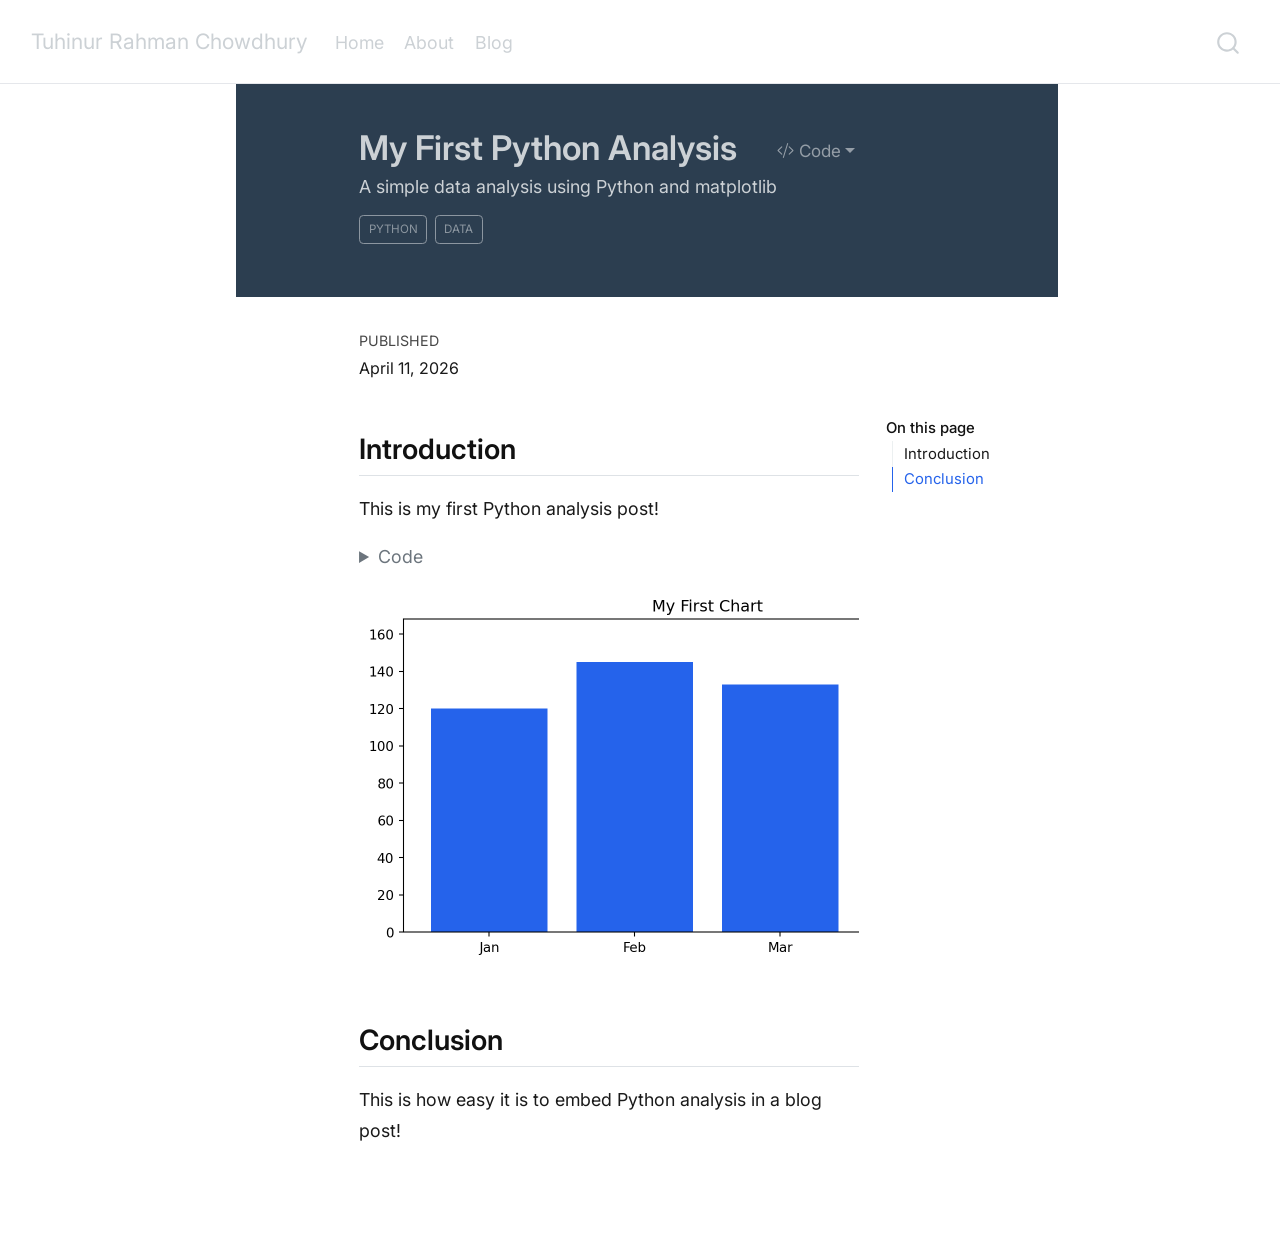
==== docs/posts/first-analysis/index.html @ 51343020 "Initial blog setup" ====
<!DOCTYPE html>
<html xmlns="http://www.w3.org/1999/xhtml" lang="en" xml:lang="en"><head>

<meta charset="utf-8">
<meta name="generator" content="quarto-1.9.37">

<meta name="viewport" content="width=device-width, initial-scale=1.0, user-scalable=yes">

<meta name="dcterms.date" content="2026-04-11">
<meta name="description" content="A simple data analysis using Python and matplotlib">

<title>My First Python Analysis – Tuhinur Rahman Chowdhury</title>
<style>
/* Default styles provided by pandoc.
** See https://pandoc.org/MANUAL.html#variables-for-html for config info.
*/
code{white-space: pre-wrap;}
span.smallcaps{font-variant: small-caps;}
div.columns{display: flex; gap: min(4vw, 1.5em);}
div.column{flex: auto; overflow-x: auto;}
div.hanging-indent{margin-left: 1.5em; text-indent: -1.5em;}
ul.task-list{list-style: none;}
ul.task-list li input[type="checkbox"] {
  width: 0.8em;
  margin: 0 0.8em 0.2em -1em; /* quarto-specific, see https://github.com/quarto-dev/quarto-cli/issues/4556 */ 
  vertical-align: middle;
}
/* CSS for syntax highlighting */
html { -webkit-text-size-adjust: 100%; }
pre > code.sourceCode { white-space: pre; position: relative; }
pre > code.sourceCode > span { display: inline-block; line-height: 1.25; }
pre > code.sourceCode > span:empty { height: 1.2em; }
.sourceCode { overflow: visible; }
code.sourceCode > span { color: inherit; text-decoration: inherit; }
div.sourceCode { margin: 1em 0; }
pre.sourceCode { margin: 0; }
@media screen {
div.sourceCode { overflow: auto; }
}
@media print {
pre > code.sourceCode { white-space: pre-wrap; }
pre > code.sourceCode > span { text-indent: -5em; padding-left: 5em; }
}
pre.numberSource code
  { counter-reset: source-line 0; }
pre.numberSource code > span
  { position: relative; left: -4em; counter-increment: source-line; }
pre.numberSource code > span > a:first-child::before
  { content: counter(source-line);
    position: relative; left: -1em; text-align: right; vertical-align: baseline;
    border: none; display: inline-block;
    -webkit-touch-callout: none; -webkit-user-select: none;
    -khtml-user-select: none; -moz-user-select: none;
    -ms-user-select: none; user-select: none;
    padding: 0 4px; width: 4em;
  }
pre.numberSource { margin-left: 3em;  padding-left: 4px; }
div.sourceCode
  {   }
@media screen {
pre > code.sourceCode > span > a:first-child::before { text-decoration: underline; }
}
</style>


<script src="../../site_libs/quarto-nav/quarto-nav.js"></script>
<script src="../../site_libs/quarto-nav/headroom.min.js"></script>
<script src="../../site_libs/clipboard/clipboard.min.js"></script>
<script src="../../site_libs/quarto-search/autocomplete.umd.js"></script>
<script src="../../site_libs/quarto-search/fuse.min.js"></script>
<script src="../../site_libs/quarto-search/quarto-search.js"></script>
<meta name="quarto:offset" content="../../">
<script src="../../site_libs/quarto-html/quarto.js" type="module"></script>
<script src="../../site_libs/quarto-html/tabsets/tabsets.js" type="module"></script>
<script src="../../site_libs/quarto-html/popper.min.js"></script>
<script src="../../site_libs/quarto-html/tippy.umd.min.js"></script>
<script src="../../site_libs/quarto-html/anchor.min.js"></script>
<link href="../../site_libs/quarto-html/tippy.css" rel="stylesheet">
<link href="../../site_libs/quarto-html/quarto-syntax-highlighting-7f8f88aac4f3542376d5c11b86a4c14d.css" rel="stylesheet" id="quarto-text-highlighting-styles">
<script src="../../site_libs/bootstrap/bootstrap.min.js"></script>
<link href="../../site_libs/bootstrap/bootstrap-icons.css" rel="stylesheet">
<link href="../../site_libs/bootstrap/bootstrap-6f3a5ec47cd1f8747ab39afd5cdec5e3.min.css" rel="stylesheet" append-hash="true" id="quarto-bootstrap" data-mode="light">
<script id="quarto-search-options" type="application/json">{
  "location": "navbar",
  "copy-button": false,
  "collapse-after": 3,
  "panel-placement": "end",
  "type": "overlay",
  "limit": 50,
  "keyboard-shortcut": [
    "f",
    "/",
    "s"
  ],
  "show-item-context": false,
  "language": {
    "search-no-results-text": "No results",
    "search-matching-documents-text": "matching documents",
    "search-copy-link-title": "Copy link to search",
    "search-hide-matches-text": "Hide additional matches",
    "search-more-match-text": "more match in this document",
    "search-more-matches-text": "more matches in this document",
    "search-clear-button-title": "Clear",
    "search-text-placeholder": "",
    "search-detached-cancel-button-title": "Cancel",
    "search-submit-button-title": "Submit",
    "search-label": "Search"
  }
}</script>


</head>

<body class="nav-fixed quarto-light">

<div id="quarto-search-results"></div>
  <header id="quarto-header" class="headroom fixed-top quarto-banner">
    <nav class="navbar navbar-expand-lg " data-bs-theme="dark">
      <div class="navbar-container container-fluid">
      <div class="navbar-brand-container mx-auto">
    <a class="navbar-brand" href="../../index.html">
    <span class="navbar-title">Tuhinur Rahman Chowdhury</span>
    </a>
  </div>
            <div id="quarto-search" class="" title="Search"></div>
          <button class="navbar-toggler" type="button" data-bs-toggle="collapse" data-bs-target="#navbarCollapse" aria-controls="navbarCollapse" role="menu" aria-expanded="false" aria-label="Toggle navigation" onclick="if (window.quartoToggleHeadroom) { window.quartoToggleHeadroom(); }">
  <span class="navbar-toggler-icon"></span>
</button>
          <div class="collapse navbar-collapse" id="navbarCollapse">
            <ul class="navbar-nav navbar-nav-scroll me-auto">
  <li class="nav-item">
    <a class="nav-link" href="../../index.html"> 
<span class="menu-text">Home</span></a>
  </li>  
  <li class="nav-item">
    <a class="nav-link" href="../../about.html"> 
<span class="menu-text">About</span></a>
  </li>  
  <li class="nav-item">
    <a class="nav-link" href="../../blog.html"> 
<span class="menu-text">Blog</span></a>
  </li>  
</ul>
          </div> <!-- /navcollapse -->
            <div class="quarto-navbar-tools">
</div>
      </div> <!-- /container-fluid -->
    </nav>
</header>
<!-- content -->
<header id="title-block-header" class="quarto-title-block default page-columns page-full">
  <div class="quarto-title-banner page-columns page-full">
    <div class="quarto-title column-body">
      <div class="quarto-title-block"><div><h1 class="title">My First Python Analysis</h1><button type="button" class="btn code-tools-button dropdown-toggle" id="quarto-code-tools-menu" data-bs-toggle="dropdown" aria-expanded="false"><i class="bi"></i> Code</button><ul class="dropdown-menu dropdown-menu-end" aria-labelelledby="quarto-code-tools-menu"><li><a id="quarto-show-all-code" class="dropdown-item" href="javascript:void(0)" role="button">Show All Code</a></li><li><a id="quarto-hide-all-code" class="dropdown-item" href="javascript:void(0)" role="button">Hide All Code</a></li><li><hr class="dropdown-divider"></li><li><a id="quarto-view-source" class="dropdown-item" href="javascript:void(0)" role="button">View Source</a></li></ul></div></div>
                  <div>
        <div class="description">
          A simple data analysis using Python and matplotlib
        </div>
      </div>
                          <div class="quarto-categories">
                <div class="quarto-category">python</div>
                <div class="quarto-category">data</div>
              </div>
                  </div>
  </div>
    
  
  <div class="quarto-title-meta">

      
      <div>
      <div class="quarto-title-meta-heading">Published</div>
      <div class="quarto-title-meta-contents">
        <p class="date">April 11, 2026</p>
      </div>
    </div>
    
      
    </div>
    
  
  </header><div id="quarto-content" class="quarto-container page-columns page-rows-contents page-layout-article page-navbar">
<!-- sidebar -->
<!-- margin-sidebar -->
    <div id="quarto-margin-sidebar" class="sidebar margin-sidebar">
        <nav id="TOC" role="doc-toc" class="toc-active">
    <h2 id="toc-title">On this page</h2>
   
  <ul>
  <li><a href="#introduction" id="toc-introduction" class="nav-link active" data-scroll-target="#introduction">Introduction</a></li>
  <li><a href="#conclusion" id="toc-conclusion" class="nav-link" data-scroll-target="#conclusion">Conclusion</a></li>
  </ul>
</nav>
    </div>
<!-- main -->
<main class="content quarto-banner-title-block" id="quarto-document-content">





<section id="introduction" class="level2">
<h2 class="anchored" data-anchor-id="introduction">Introduction</h2>
<p>This is my first Python analysis post!</p>
<div id="552dde49" class="cell" data-execution_count="1">
<details class="code-fold">
<summary>Code</summary>
<div class="code-copy-outer-scaffold"><div class="sourceCode cell-code" id="cb1"><pre class="sourceCode python code-with-copy"><code class="sourceCode python"><span id="cb1-1"><a href="#cb1-1" aria-hidden="true" tabindex="-1"></a><span class="im">import</span> matplotlib.pyplot <span class="im">as</span> plt</span>
<span id="cb1-2"><a href="#cb1-2" aria-hidden="true" tabindex="-1"></a><span class="im">import</span> pandas <span class="im">as</span> pd</span>
<span id="cb1-3"><a href="#cb1-3" aria-hidden="true" tabindex="-1"></a></span>
<span id="cb1-4"><a href="#cb1-4" aria-hidden="true" tabindex="-1"></a>data <span class="op">=</span> {<span class="st">"Month"</span>: [<span class="st">"Jan"</span>,<span class="st">"Feb"</span>,<span class="st">"Mar"</span>,<span class="st">"Apr"</span>], </span>
<span id="cb1-5"><a href="#cb1-5" aria-hidden="true" tabindex="-1"></a>        <span class="st">"Value"</span>: [<span class="dv">120</span>, <span class="dv">145</span>, <span class="dv">133</span>, <span class="dv">160</span>]}</span>
<span id="cb1-6"><a href="#cb1-6" aria-hidden="true" tabindex="-1"></a>df <span class="op">=</span> pd.DataFrame(data)</span>
<span id="cb1-7"><a href="#cb1-7" aria-hidden="true" tabindex="-1"></a></span>
<span id="cb1-8"><a href="#cb1-8" aria-hidden="true" tabindex="-1"></a>fig, ax <span class="op">=</span> plt.subplots(figsize<span class="op">=</span>(<span class="dv">7</span>, <span class="dv">4</span>))</span>
<span id="cb1-9"><a href="#cb1-9" aria-hidden="true" tabindex="-1"></a>ax.bar(df[<span class="st">"Month"</span>], df[<span class="st">"Value"</span>], color<span class="op">=</span><span class="st">"#2563eb"</span>)</span>
<span id="cb1-10"><a href="#cb1-10" aria-hidden="true" tabindex="-1"></a>ax.set_title(<span class="st">"My First Chart"</span>)</span>
<span id="cb1-11"><a href="#cb1-11" aria-hidden="true" tabindex="-1"></a>plt.tight_layout()</span>
<span id="cb1-12"><a href="#cb1-12" aria-hidden="true" tabindex="-1"></a>plt.show()</span></code></pre></div><button title="Copy to Clipboard" class="code-copy-button"><i class="bi"></i></button></div>
</details>
<div class="cell-output cell-output-display">
<div>
<figure class="figure">
<p><img src="index_files/figure-html/cell-2-output-1.png" width="662" height="374" class="figure-img"></p>
</figure>
</div>
</div>
</div>
</section>
<section id="conclusion" class="level2">
<h2 class="anchored" data-anchor-id="conclusion">Conclusion</h2>
<p>This is how easy it is to embed Python analysis in a blog post!</p>


<!-- -->

</section>

</main> <!-- /main -->
<script id="quarto-html-after-body" type="application/javascript">
  window.document.addEventListener("DOMContentLoaded", function (event) {
    const icon = "";
    const anchorJS = new window.AnchorJS();
    anchorJS.options = {
      placement: 'right',
      icon: icon
    };
    anchorJS.add('.anchored');
    const isCodeAnnotation = (el) => {
      for (const clz of el.classList) {
        if (clz.startsWith('code-annotation-')) {                     
          return true;
        }
      }
      return false;
    }
    const onCopySuccess = function(e) {
      // button target
      const button = e.trigger;
      // don't keep focus
      button.blur();
      // flash "checked"
      button.classList.add('code-copy-button-checked');
      var currentTitle = button.getAttribute("title");
      button.setAttribute("title", "Copied!");
      let tooltip;
      if (window.bootstrap) {
        button.setAttribute("data-bs-toggle", "tooltip");
        button.setAttribute("data-bs-placement", "left");
        button.setAttribute("data-bs-title", "Copied!");
        tooltip = new bootstrap.Tooltip(button, 
          { trigger: "manual", 
            customClass: "code-copy-button-tooltip",
            offset: [0, -8]});
        tooltip.show();    
      }
      setTimeout(function() {
        if (tooltip) {
          tooltip.hide();
          button.removeAttribute("data-bs-title");
          button.removeAttribute("data-bs-toggle");
          button.removeAttribute("data-bs-placement");
        }
        button.setAttribute("title", currentTitle);
        button.classList.remove('code-copy-button-checked');
      }, 1000);
      // clear code selection
      e.clearSelection();
    }
    const getTextToCopy = function(trigger) {
      const outerScaffold = trigger.parentElement.cloneNode(true);
      const codeEl = outerScaffold.querySelector('code');
      for (const childEl of codeEl.children) {
        if (isCodeAnnotation(childEl)) {
          childEl.remove();
        }
      }
      return codeEl.innerText;
    }
    const clipboard = new window.ClipboardJS('.code-copy-button:not([data-in-quarto-modal])', {
      text: getTextToCopy
    });
    clipboard.on('success', onCopySuccess);
    if (window.document.getElementById('quarto-embedded-source-code-modal')) {
      const clipboardModal = new window.ClipboardJS('.code-copy-button[data-in-quarto-modal]', {
        text: getTextToCopy,
        container: window.document.getElementById('quarto-embedded-source-code-modal')
      });
      clipboardModal.on('success', onCopySuccess);
    }
    const viewSource = window.document.getElementById('quarto-view-source') ||
                       window.document.getElementById('quarto-code-tools-source');
    if (viewSource) {
      const sourceUrl = viewSource.getAttribute("data-quarto-source-url");
      viewSource.addEventListener("click", function(e) {
        if (sourceUrl) {
          // rstudio viewer pane
          if (/\bcapabilities=\b/.test(window.location)) {
            window.open(sourceUrl);
          } else {
            window.location.href = sourceUrl;
          }
        } else {
          const modal = new bootstrap.Modal(document.getElementById('quarto-embedded-source-code-modal'));
          modal.show();
        }
        return false;
      });
    }
    function toggleCodeHandler(show) {
      return function(e) {
        const detailsSrc = window.document.querySelectorAll(".cell > details > .sourceCode");
        for (let i=0; i<detailsSrc.length; i++) {
          const details = detailsSrc[i].parentElement;
          if (show) {
            details.open = true;
          } else {
            details.removeAttribute("open");
          }
        }
        const cellCodeDivs = window.document.querySelectorAll(".cell > .sourceCode");
        const fromCls = show ? "hidden" : "unhidden";
        const toCls = show ? "unhidden" : "hidden";
        for (let i=0; i<cellCodeDivs.length; i++) {
          const codeDiv = cellCodeDivs[i];
          if (codeDiv.classList.contains(fromCls)) {
            codeDiv.classList.remove(fromCls);
            codeDiv.classList.add(toCls);
          } 
        }
        return false;
      }
    }
    const hideAllCode = window.document.getElementById("quarto-hide-all-code");
    if (hideAllCode) {
      hideAllCode.addEventListener("click", toggleCodeHandler(false));
    }
    const showAllCode = window.document.getElementById("quarto-show-all-code");
    if (showAllCode) {
      showAllCode.addEventListener("click", toggleCodeHandler(true));
    }
      var localhostRegex = new RegExp(/^(?:http|https):\/\/localhost\:?[0-9]*\//);
      var mailtoRegex = new RegExp(/^mailto:/);
        var filterRegex = new RegExp('/' + window.location.host + '/');
      var isInternal = (href) => {
          return filterRegex.test(href) || localhostRegex.test(href) || mailtoRegex.test(href);
      }
      // Inspect non-navigation links and adorn them if external
     var links = window.document.querySelectorAll('a[href]:not(.nav-link):not(.navbar-brand):not(.toc-action):not(.sidebar-link):not(.sidebar-item-toggle):not(.pagination-link):not(.no-external):not([aria-hidden]):not(.dropdown-item):not(.quarto-navigation-tool):not(.about-link)');
      for (var i=0; i<links.length; i++) {
        const link = links[i];
        if (!isInternal(link.href)) {
          // undo the damage that might have been done by quarto-nav.js in the case of
          // links that we want to consider external
          if (link.dataset.originalHref !== undefined) {
            link.href = link.dataset.originalHref;
          }
        }
      }
    function tippyHover(el, contentFn, onTriggerFn, onUntriggerFn) {
      const config = {
        allowHTML: true,
        maxWidth: 500,
        delay: 100,
        arrow: false,
        appendTo: function(el) {
            return el.parentElement;
        },
        interactive: true,
        interactiveBorder: 10,
        theme: 'quarto',
        placement: 'bottom-start',
      };
      if (contentFn) {
        config.content = contentFn;
      }
      if (onTriggerFn) {
        config.onTrigger = onTriggerFn;
      }
      if (onUntriggerFn) {
        config.onUntrigger = onUntriggerFn;
      }
      window.tippy(el, config); 
    }
    const noterefs = window.document.querySelectorAll('a[role="doc-noteref"]');
    for (var i=0; i<noterefs.length; i++) {
      const ref = noterefs[i];
      tippyHover(ref, function() {
        // use id or data attribute instead here
        let href = ref.getAttribute('data-footnote-href') || ref.getAttribute('href');
        try { href = new URL(href).hash; } catch {}
        const id = href.replace(/^#\/?/, "");
        const note = window.document.getElementById(id);
        if (note) {
          return note.innerHTML;
        } else {
          return "";
        }
      });
    }
    const xrefs = window.document.querySelectorAll('a.quarto-xref');
    const processXRef = (id, note) => {
      // Strip column container classes
      const stripColumnClz = (el) => {
        el.classList.remove("page-full", "page-columns");
        if (el.children) {
          for (const child of el.children) {
            stripColumnClz(child);
          }
        }
      }
      stripColumnClz(note)
      if (id === null || id.startsWith('sec-')) {
        // Special case sections, only their first couple elements
        const container = document.createElement("div");
        if (note.children && note.children.length > 2) {
          container.appendChild(note.children[0].cloneNode(true));
          for (let i = 1; i < note.children.length; i++) {
            const child = note.children[i];
            if (child.tagName === "P" && child.innerText === "") {
              continue;
            } else {
              container.appendChild(child.cloneNode(true));
              break;
            }
          }
          if (window.Quarto?.typesetMath) {
            window.Quarto.typesetMath(container);
          }
          return container.innerHTML
        } else {
          if (window.Quarto?.typesetMath) {
            window.Quarto.typesetMath(note);
          }
          return note.innerHTML;
        }
      } else {
        // Remove any anchor links if they are present
        const anchorLink = note.querySelector('a.anchorjs-link');
        if (anchorLink) {
          anchorLink.remove();
        }
        if (window.Quarto?.typesetMath) {
          window.Quarto.typesetMath(note);
        }
        if (note.classList.contains("callout")) {
          return note.outerHTML;
        } else {
          return note.innerHTML;
        }
      }
    }
    for (var i=0; i<xrefs.length; i++) {
      const xref = xrefs[i];
      tippyHover(xref, undefined, function(instance) {
        instance.disable();
        let url = xref.getAttribute('href');
        let hash = undefined; 
        if (url.startsWith('#')) {
          hash = url;
        } else {
          try { hash = new URL(url).hash; } catch {}
        }
        if (hash) {
          const id = hash.replace(/^#\/?/, "");
          const note = window.document.getElementById(id);
          if (note !== null) {
            try {
              const html = processXRef(id, note.cloneNode(true));
              instance.setContent(html);
            } finally {
              instance.enable();
              instance.show();
            }
          } else {
            // See if we can fetch this
            fetch(url.split('#')[0])
            .then(res => res.text())
            .then(html => {
              const parser = new DOMParser();
              const htmlDoc = parser.parseFromString(html, "text/html");
              const note = htmlDoc.getElementById(id);
              if (note !== null) {
                const html = processXRef(id, note);
                instance.setContent(html);
              } 
            }).finally(() => {
              instance.enable();
              instance.show();
            });
          }
        } else {
          // See if we can fetch a full url (with no hash to target)
          // This is a special case and we should probably do some content thinning / targeting
          fetch(url)
          .then(res => res.text())
          .then(html => {
            const parser = new DOMParser();
            const htmlDoc = parser.parseFromString(html, "text/html");
            const note = htmlDoc.querySelector('main.content');
            if (note !== null) {
              // This should only happen for chapter cross references
              // (since there is no id in the URL)
              // remove the first header
              if (note.children.length > 0 && note.children[0].tagName === "HEADER") {
                note.children[0].remove();
              }
              const html = processXRef(null, note);
              instance.setContent(html);
            } 
          }).finally(() => {
            instance.enable();
            instance.show();
          });
        }
      }, function(instance) {
      });
    }
        let selectedAnnoteEl;
        const selectorForAnnotation = ( cell, annotation) => {
          let cellAttr = 'data-code-cell="' + cell + '"';
          let lineAttr = 'data-code-annotation="' +  annotation + '"';
          const selector = 'span[' + cellAttr + '][' + lineAttr + ']';
          return selector;
        }
        const selectCodeLines = (annoteEl) => {
          const doc = window.document;
          const targetCell = annoteEl.getAttribute("data-target-cell");
          const targetAnnotation = annoteEl.getAttribute("data-target-annotation");
          const annoteSpan = window.document.querySelector(selectorForAnnotation(targetCell, targetAnnotation));
          const lines = annoteSpan.getAttribute("data-code-lines").split(",");
          const lineIds = lines.map((line) => {
            return targetCell + "-" + line;
          })
          let top = null;
          let height = null;
          let parent = null;
          if (lineIds.length > 0) {
              //compute the position of the single el (top and bottom and make a div)
              const el = window.document.getElementById(lineIds[0]);
              top = el.offsetTop;
              height = el.offsetHeight;
              parent = el.parentElement.parentElement;
            if (lineIds.length > 1) {
              const lastEl = window.document.getElementById(lineIds[lineIds.length - 1]);
              const bottom = lastEl.offsetTop + lastEl.offsetHeight;
              height = bottom - top;
            }
            if (top !== null && height !== null && parent !== null) {
              // cook up a div (if necessary) and position it 
              let div = window.document.getElementById("code-annotation-line-highlight");
              if (div === null) {
                div = window.document.createElement("div");
                div.setAttribute("id", "code-annotation-line-highlight");
                div.style.position = 'absolute';
                parent.appendChild(div);
              }
              div.style.top = top - 2 + "px";
              div.style.height = height + 4 + "px";
              div.style.left = 0;
              let gutterDiv = window.document.getElementById("code-annotation-line-highlight-gutter");
              if (gutterDiv === null) {
                gutterDiv = window.document.createElement("div");
                gutterDiv.setAttribute("id", "code-annotation-line-highlight-gutter");
                gutterDiv.style.position = 'absolute';
                const codeCell = window.document.getElementById(targetCell);
                const gutter = codeCell.querySelector('.code-annotation-gutter');
                gutter.appendChild(gutterDiv);
              }
              gutterDiv.style.top = top - 2 + "px";
              gutterDiv.style.height = height + 4 + "px";
            }
            selectedAnnoteEl = annoteEl;
          }
        };
        const unselectCodeLines = () => {
          const elementsIds = ["code-annotation-line-highlight", "code-annotation-line-highlight-gutter"];
          elementsIds.forEach((elId) => {
            const div = window.document.getElementById(elId);
            if (div) {
              div.remove();
            }
          });
          selectedAnnoteEl = undefined;
        };
          // Handle positioning of the toggle
      window.addEventListener(
        "resize",
        throttle(() => {
          elRect = undefined;
          if (selectedAnnoteEl) {
            selectCodeLines(selectedAnnoteEl);
          }
        }, 10)
      );
      function throttle(fn, ms) {
      let throttle = false;
      let timer;
        return (...args) => {
          if(!throttle) { // first call gets through
              fn.apply(this, args);
              throttle = true;
          } else { // all the others get throttled
              if(timer) clearTimeout(timer); // cancel #2
              timer = setTimeout(() => {
                fn.apply(this, args);
                timer = throttle = false;
              }, ms);
          }
        };
      }
        // Attach click handler to the DT
        const annoteDls = window.document.querySelectorAll('dt[data-target-cell]');
        for (const annoteDlNode of annoteDls) {
          annoteDlNode.addEventListener('click', (event) => {
            const clickedEl = event.target;
            if (clickedEl !== selectedAnnoteEl) {
              unselectCodeLines();
              const activeEl = window.document.querySelector('dt[data-target-cell].code-annotation-active');
              if (activeEl) {
                activeEl.classList.remove('code-annotation-active');
              }
              selectCodeLines(clickedEl);
              clickedEl.classList.add('code-annotation-active');
            } else {
              // Unselect the line
              unselectCodeLines();
              clickedEl.classList.remove('code-annotation-active');
            }
          });
        }
    const findCites = (el) => {
      const parentEl = el.parentElement;
      if (parentEl) {
        const cites = parentEl.dataset.cites;
        if (cites) {
          return {
            el,
            cites: cites.split(' ')
          };
        } else {
          return findCites(el.parentElement)
        }
      } else {
        return undefined;
      }
    };
    var bibliorefs = window.document.querySelectorAll('a[role="doc-biblioref"]');
    for (var i=0; i<bibliorefs.length; i++) {
      const ref = bibliorefs[i];
      const citeInfo = findCites(ref);
      if (citeInfo) {
        tippyHover(citeInfo.el, function() {
          var popup = window.document.createElement('div');
          citeInfo.cites.forEach(function(cite) {
            var citeDiv = window.document.createElement('div');
            citeDiv.classList.add('hanging-indent');
            citeDiv.classList.add('csl-entry');
            var biblioDiv = window.document.getElementById('ref-' + cite);
            if (biblioDiv) {
              citeDiv.innerHTML = biblioDiv.innerHTML;
            }
            popup.appendChild(citeDiv);
          });
          return popup.innerHTML;
        });
      }
    }
  });
  </script><div class="modal fade" id="quarto-embedded-source-code-modal" tabindex="-1" aria-labelledby="quarto-embedded-source-code-modal-label" aria-hidden="true"><div class="modal-dialog modal-dialog-scrollable"><div class="modal-content"><div class="modal-header"><h5 class="modal-title" id="quarto-embedded-source-code-modal-label">Source Code</h5><button class="btn-close" data-bs-dismiss="modal"></button></div><div class="modal-body"><div class="">
<div class="code-copy-outer-scaffold"><div class="sourceCode" id="cb2" data-shortcodes="false"><pre class="sourceCode markdown code-with-copy"><code class="sourceCode markdown"><span id="cb2-1"><a href="#cb2-1" aria-hidden="true" tabindex="-1"></a><span class="co">---</span></span>
<span id="cb2-2"><a href="#cb2-2" aria-hidden="true" tabindex="-1"></a><span class="an">title:</span><span class="co"> "My First Python Analysis"</span></span>
<span id="cb2-3"><a href="#cb2-3" aria-hidden="true" tabindex="-1"></a><span class="an">date:</span><span class="co"> "2026-04-11"</span></span>
<span id="cb2-4"><a href="#cb2-4" aria-hidden="true" tabindex="-1"></a><span class="an">categories:</span><span class="co"> [python, data]</span></span>
<span id="cb2-5"><a href="#cb2-5" aria-hidden="true" tabindex="-1"></a><span class="an">description:</span><span class="co"> "A simple data analysis using Python and matplotlib"</span></span>
<span id="cb2-6"><a href="#cb2-6" aria-hidden="true" tabindex="-1"></a><span class="co">---</span></span>
<span id="cb2-7"><a href="#cb2-7" aria-hidden="true" tabindex="-1"></a></span>
<span id="cb2-8"><a href="#cb2-8" aria-hidden="true" tabindex="-1"></a><span class="fu">## Introduction</span></span>
<span id="cb2-9"><a href="#cb2-9" aria-hidden="true" tabindex="-1"></a></span>
<span id="cb2-10"><a href="#cb2-10" aria-hidden="true" tabindex="-1"></a>This is my first Python analysis post!</span>
<span id="cb2-11"><a href="#cb2-11" aria-hidden="true" tabindex="-1"></a></span>
<span id="cb2-14"><a href="#cb2-14" aria-hidden="true" tabindex="-1"></a><span class="in">```{python}</span></span>
<span id="cb2-15"><a href="#cb2-15" aria-hidden="true" tabindex="-1"></a><span class="im">import</span> matplotlib.pyplot <span class="im">as</span> plt</span>
<span id="cb2-16"><a href="#cb2-16" aria-hidden="true" tabindex="-1"></a><span class="im">import</span> pandas <span class="im">as</span> pd</span>
<span id="cb2-17"><a href="#cb2-17" aria-hidden="true" tabindex="-1"></a></span>
<span id="cb2-18"><a href="#cb2-18" aria-hidden="true" tabindex="-1"></a>data <span class="op">=</span> {<span class="st">"Month"</span>: [<span class="st">"Jan"</span>,<span class="st">"Feb"</span>,<span class="st">"Mar"</span>,<span class="st">"Apr"</span>], </span>
<span id="cb2-19"><a href="#cb2-19" aria-hidden="true" tabindex="-1"></a>        <span class="st">"Value"</span>: [<span class="dv">120</span>, <span class="dv">145</span>, <span class="dv">133</span>, <span class="dv">160</span>]}</span>
<span id="cb2-20"><a href="#cb2-20" aria-hidden="true" tabindex="-1"></a>df <span class="op">=</span> pd.DataFrame(data)</span>
<span id="cb2-21"><a href="#cb2-21" aria-hidden="true" tabindex="-1"></a></span>
<span id="cb2-22"><a href="#cb2-22" aria-hidden="true" tabindex="-1"></a>fig, ax <span class="op">=</span> plt.subplots(figsize<span class="op">=</span>(<span class="dv">7</span>, <span class="dv">4</span>))</span>
<span id="cb2-23"><a href="#cb2-23" aria-hidden="true" tabindex="-1"></a>ax.bar(df[<span class="st">"Month"</span>], df[<span class="st">"Value"</span>], color<span class="op">=</span><span class="st">"#2563eb"</span>)</span>
<span id="cb2-24"><a href="#cb2-24" aria-hidden="true" tabindex="-1"></a>ax.set_title(<span class="st">"My First Chart"</span>)</span>
<span id="cb2-25"><a href="#cb2-25" aria-hidden="true" tabindex="-1"></a>plt.tight_layout()</span>
<span id="cb2-26"><a href="#cb2-26" aria-hidden="true" tabindex="-1"></a>plt.show()</span>
<span id="cb2-27"><a href="#cb2-27" aria-hidden="true" tabindex="-1"></a><span class="in">```</span></span>
<span id="cb2-28"><a href="#cb2-28" aria-hidden="true" tabindex="-1"></a></span>
<span id="cb2-29"><a href="#cb2-29" aria-hidden="true" tabindex="-1"></a><span class="fu">## Conclusion</span></span>
<span id="cb2-30"><a href="#cb2-30" aria-hidden="true" tabindex="-1"></a></span>
<span id="cb2-31"><a href="#cb2-31" aria-hidden="true" tabindex="-1"></a>This is how easy it is to embed Python analysis in a blog post!</span>
</code></pre></div><button title="Copy to Clipboard" class="code-copy-button" data-in-quarto-modal=""><i class="bi"></i></button></div>
</div></div></div></div></div>
</div> <!-- /content -->




</body></html>
---- docs/site_libs/quarto-html/tippy.css ----
.tippy-box[data-animation=fade][data-state=hidden]{opacity:0}[data-tippy-root]{max-width:calc(100vw - 10px)}.tippy-box{position:relative;background-color:#333;color:#fff;border-radius:4px;font-size:14px;line-height:1.4;white-space:normal;outline:0;transition-property:transform,visibility,opacity}.tippy-box[data-placement^=top]>.tippy-arrow{bottom:0}.tippy-box[data-placement^=top]>.tippy-arrow:before{bottom:-7px;left:0;border-width:8px 8px 0;border-top-color:initial;transform-origin:center top}.tippy-box[data-placement^=bottom]>.tippy-arrow{top:0}.tippy-box[data-placement^=bottom]>.tippy-arrow:before{top:-7px;left:0;border-width:0 8px 8px;border-bottom-color:initial;transform-origin:center bottom}.tippy-box[data-placement^=left]>.tippy-arrow{right:0}.tippy-box[data-placement^=left]>.tippy-arrow:before{border-width:8px 0 8px 8px;border-left-color:initial;right:-7px;transform-origin:center left}.tippy-box[data-placement^=right]>.tippy-arrow{left:0}.tippy-box[data-placement^=right]>.tippy-arrow:before{left:-7px;border-width:8px 8px 8px 0;border-right-color:initial;transform-origin:center right}.tippy-box[data-inertia][data-state=visible]{transition-timing-function:cubic-bezier(.54,1.5,.38,1.11)}.tippy-arrow{width:16px;height:16px;color:#333}.tippy-arrow:before{content:"";position:absolute;border-color:transparent;border-style:solid}.tippy-content{position:relative;padding:5px 9px;z-index:1}
---- docs/site_libs/quarto-html/quarto-syntax-highlighting-7f8f88aac4f3542376d5c11b86a4c14d.css ----
/* quarto syntax highlight colors */
:root {
  --quarto-hl-ot-color: #003B4F;
  --quarto-hl-at-color: #657422;
  --quarto-hl-ss-color: #20794D;
  --quarto-hl-an-color: #5E5E5E;
  --quarto-hl-fu-color: #4758AB;
  --quarto-hl-st-color: #20794D;
  --quarto-hl-cf-color: #003B4F;
  --quarto-hl-op-color: #5E5E5E;
  --quarto-hl-er-color: #AD0000;
  --quarto-hl-bn-color: #AD0000;
  --quarto-hl-al-color: #AD0000;
  --quarto-hl-va-color: #111111;
  --quarto-hl-bu-color: inherit;
  --quarto-hl-ex-color: inherit;
  --quarto-hl-pp-color: #AD0000;
  --quarto-hl-in-color: #5E5E5E;
  --quarto-hl-vs-color: #20794D;
  --quarto-hl-wa-color: #5E5E5E;
  --quarto-hl-do-color: #5E5E5E;
  --quarto-hl-im-color: #00769E;
  --quarto-hl-ch-color: #20794D;
  --quarto-hl-dt-color: #AD0000;
  --quarto-hl-fl-color: #AD0000;
  --quarto-hl-co-color: #5E5E5E;
  --quarto-hl-cv-color: #5E5E5E;
  --quarto-hl-cn-color: #8f5902;
  --quarto-hl-sc-color: #5E5E5E;
  --quarto-hl-dv-color: #AD0000;
  --quarto-hl-kw-color: #003B4F;
}

/* other quarto variables */
:root {
  --quarto-font-monospace: SFMono-Regular, Menlo, Monaco, Consolas, "Liberation Mono", "Courier New", monospace;
}

/* syntax highlight based on Pandoc's rules */
pre > code.sourceCode > span {
  color: #003B4F;
}

code.sourceCode > span {
  color: #003B4F;
}

div.sourceCode,
div.sourceCode pre.sourceCode {
  color: #003B4F;
}

/* Normal */
code span {
  color: #003B4F;
}

/* Alert */
code span.al {
  color: #AD0000;
  font-style: inherit;
}

/* Annotation */
code span.an {
  color: #5E5E5E;
  font-style: inherit;
}

/* Attribute */
code span.at {
  color: #657422;
  font-style: inherit;
}

/* BaseN */
code span.bn {
  color: #AD0000;
  font-style: inherit;
}

/* BuiltIn */
code span.bu {
  font-style: inherit;
}

/* ControlFlow */
code span.cf {
  color: #003B4F;
  font-weight: bold;
  font-style: inherit;
}

/* Char */
code span.ch {
  color: #20794D;
  font-style: inherit;
}

/* Constant */
code span.cn {
  color: #8f5902;
  font-style: inherit;
}

/* Comment */
code span.co {
  color: #5E5E5E;
  font-style: inherit;
}

/* CommentVar */
code span.cv {
  color: #5E5E5E;
  font-style: italic;
}

/* Documentation */
code span.do {
  color: #5E5E5E;
  font-style: italic;
}

/* DataType */
code span.dt {
  color: #AD0000;
  font-style: inherit;
}

/* DecVal */
code span.dv {
  color: #AD0000;
  font-style: inherit;
}

/* Error */
code span.er {
  color: #AD0000;
  font-style: inherit;
}

/* Extension */
code span.ex {
  font-style: inherit;
}

/* Float */
code span.fl {
  color: #AD0000;
  font-style: inherit;
}

/* Function */
code span.fu {
  color: #4758AB;
  font-style: inherit;
}

/* Import */
code span.im {
  color: #00769E;
  font-style: inherit;
}

/* Information */
code span.in {
  color: #5E5E5E;
  font-style: inherit;
}

/* Keyword */
code span.kw {
  color: #003B4F;
  font-weight: bold;
  font-style: inherit;
}

/* Operator */
code span.op {
  color: #5E5E5E;
  font-style: inherit;
}

/* Other */
code span.ot {
  color: #003B4F;
  font-style: inherit;
}

/* Preprocessor */
code span.pp {
  color: #AD0000;
  font-style: inherit;
}

/* SpecialChar */
code span.sc {
  color: #5E5E5E;
  font-style: inherit;
}

/* SpecialString */
code span.ss {
  color: #20794D;
  font-style: inherit;
}

/* String */
code span.st {
  color: #20794D;
  font-style: inherit;
}

/* Variable */
code span.va {
  color: #111111;
  font-style: inherit;
}

/* VerbatimString */
code span.vs {
  color: #20794D;
  font-style: inherit;
}

/* Warning */
code span.wa {
  color: #5E5E5E;
  font-style: italic;
}

.prevent-inlining {
  content: "</";
}

/*# sourceMappingURL=789ad8cd35626ba772517505b42a116e.css.map */
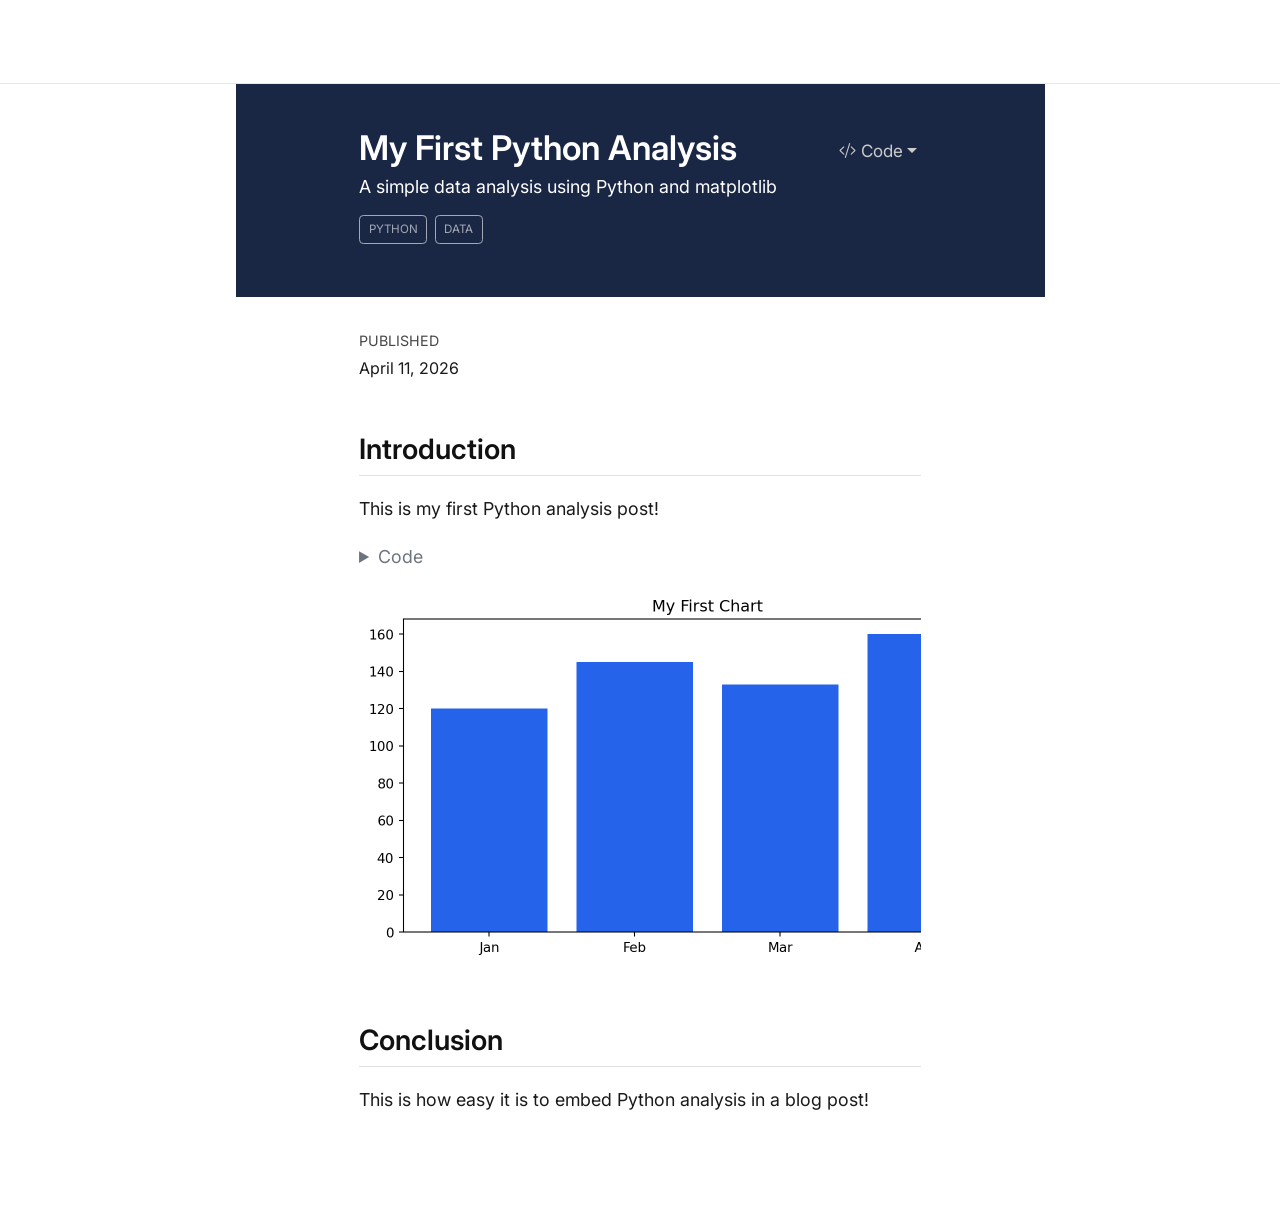
==== commit 61830587: "Redesign site with navy theme and new sections" ====
--- a/docs/posts/first-analysis/index.html
+++ b/docs/posts/first-analysis/index.html
@@ -79,7 +79,7 @@
 <link href="../../site_libs/quarto-html/quarto-syntax-highlighting-7f8f88aac4f3542376d5c11b86a4c14d.css" rel="stylesheet" id="quarto-text-highlighting-styles">
 <script src="../../site_libs/bootstrap/bootstrap.min.js"></script>
 <link href="../../site_libs/bootstrap/bootstrap-icons.css" rel="stylesheet">
-<link href="../../site_libs/bootstrap/bootstrap-6f3a5ec47cd1f8747ab39afd5cdec5e3.min.css" rel="stylesheet" append-hash="true" id="quarto-bootstrap" data-mode="light">
+<link href="../../site_libs/bootstrap/bootstrap-6a54f4ab041093a3709e74fe2690ac80.min.css" rel="stylesheet" append-hash="true" id="quarto-bootstrap" data-mode="light">
 <script id="quarto-search-options" type="application/json">{
   "location": "navbar",
   "copy-button": false,
@@ -111,7 +111,7 @@
 
 </head>
 
-<body class="nav-fixed quarto-light">
+<body class="nav-fixed fullcontent quarto-light">
 
 <div id="quarto-search-results"></div>
   <header id="quarto-header" class="headroom fixed-top quarto-banner">
@@ -133,12 +133,22 @@
 <span class="menu-text">Home</span></a>
   </li>  
   <li class="nav-item">
-    <a class="nav-link" href="../../about.html"> 
-<span class="menu-text">About</span></a>
+    <a class="nav-link" href="../../research.html"> 
+<span class="menu-text">Research</span></a>
+  </li>  
+  <li class="nav-item">
+    <a class="nav-link" href="../../teaching.html"> 
+<span class="menu-text">Teaching</span></a>
   </li>  
   <li class="nav-item">
     <a class="nav-link" href="../../blog.html"> 
 <span class="menu-text">Blog</span></a>
+  </li>  
+</ul>
+            <ul class="navbar-nav navbar-nav-scroll ms-auto">
+  <li class="nav-item">
+    <a class="nav-link" href="../../about.html"> 
+<span class="menu-text">CV</span></a>
   </li>  
 </ul>
           </div> <!-- /navcollapse -->
@@ -182,16 +192,7 @@
   </header><div id="quarto-content" class="quarto-container page-columns page-rows-contents page-layout-article page-navbar">
 <!-- sidebar -->
 <!-- margin-sidebar -->
-    <div id="quarto-margin-sidebar" class="sidebar margin-sidebar">
-        <nav id="TOC" role="doc-toc" class="toc-active">
-    <h2 id="toc-title">On this page</h2>
-   
-  <ul>
-  <li><a href="#introduction" id="toc-introduction" class="nav-link active" data-scroll-target="#introduction">Introduction</a></li>
-  <li><a href="#conclusion" id="toc-conclusion" class="nav-link" data-scroll-target="#conclusion">Conclusion</a></li>
-  </ul>
-</nav>
-    </div>
+    
 <!-- main -->
 <main class="content quarto-banner-title-block" id="quarto-document-content">
 
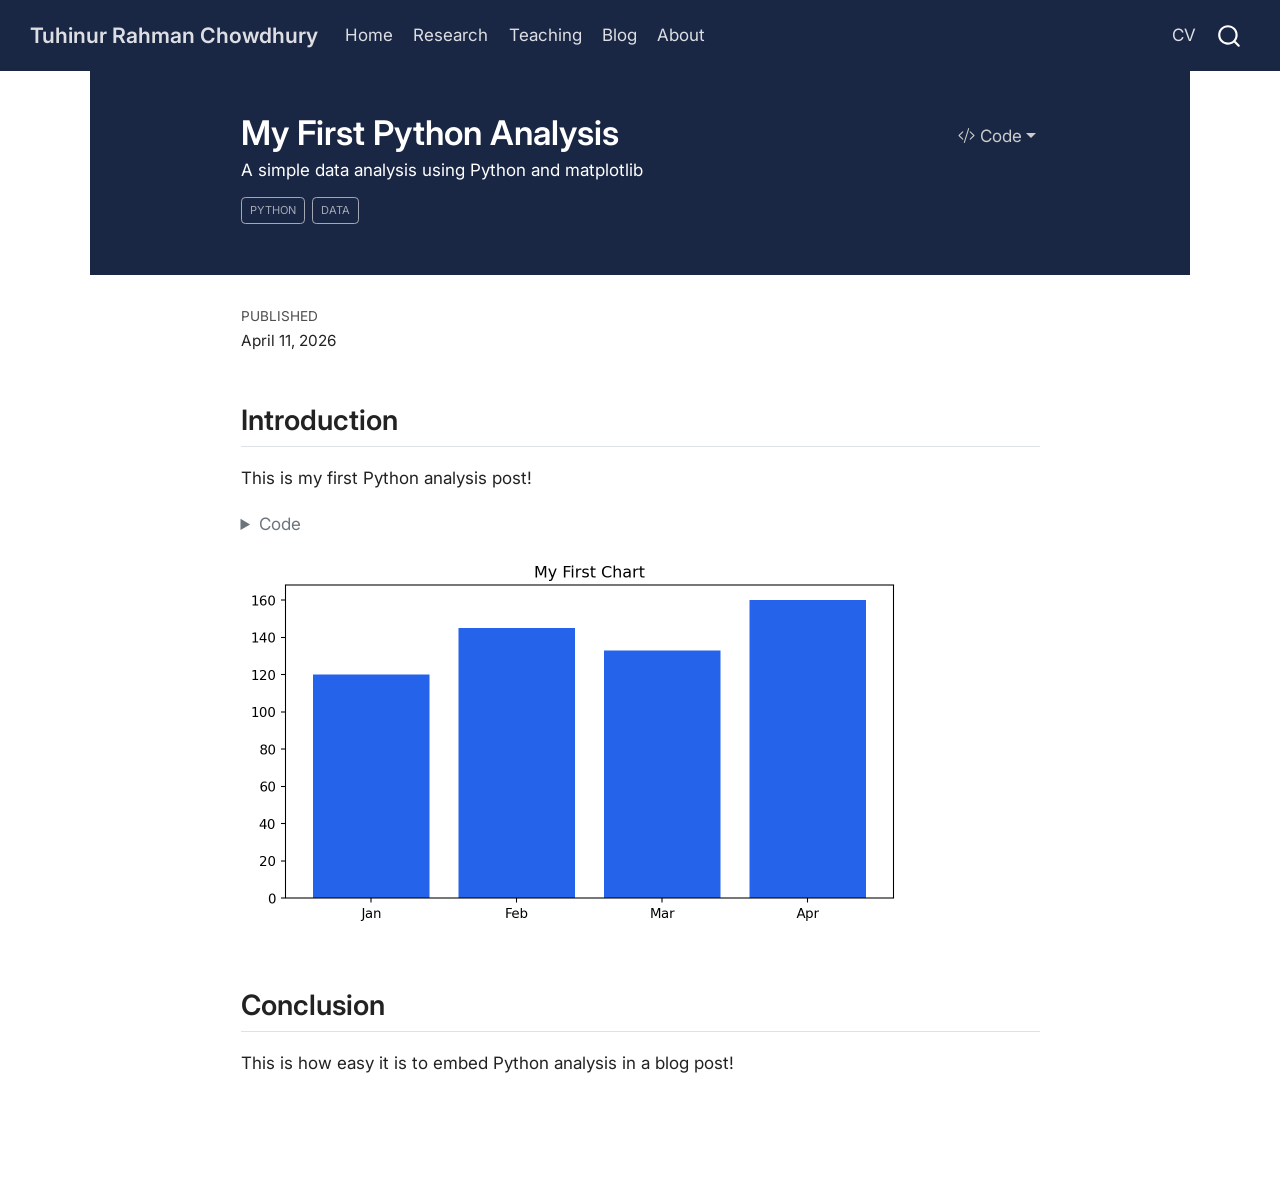
==== commit 3ca85a12: "Update about page and homepage layout" ====
--- a/docs/posts/first-analysis/index.html
+++ b/docs/posts/first-analysis/index.html
@@ -79,7 +79,7 @@
 <link href="../../site_libs/quarto-html/quarto-syntax-highlighting-7f8f88aac4f3542376d5c11b86a4c14d.css" rel="stylesheet" id="quarto-text-highlighting-styles">
 <script src="../../site_libs/bootstrap/bootstrap.min.js"></script>
 <link href="../../site_libs/bootstrap/bootstrap-icons.css" rel="stylesheet">
-<link href="../../site_libs/bootstrap/bootstrap-6a54f4ab041093a3709e74fe2690ac80.min.css" rel="stylesheet" append-hash="true" id="quarto-bootstrap" data-mode="light">
+<link href="../../site_libs/bootstrap/bootstrap-e80aeb3b43be9dab78167eceb99a80c6.min.css" rel="stylesheet" append-hash="true" id="quarto-bootstrap" data-mode="light">
 <script id="quarto-search-options" type="application/json">{
   "location": "navbar",
   "copy-button": false,
@@ -143,6 +143,10 @@
   <li class="nav-item">
     <a class="nav-link" href="../../blog.html"> 
 <span class="menu-text">Blog</span></a>
+  </li>  
+  <li class="nav-item">
+    <a class="nav-link" href="../../about.html"> 
+<span class="menu-text">About</span></a>
   </li>  
 </ul>
             <ul class="navbar-nav navbar-nav-scroll ms-auto">
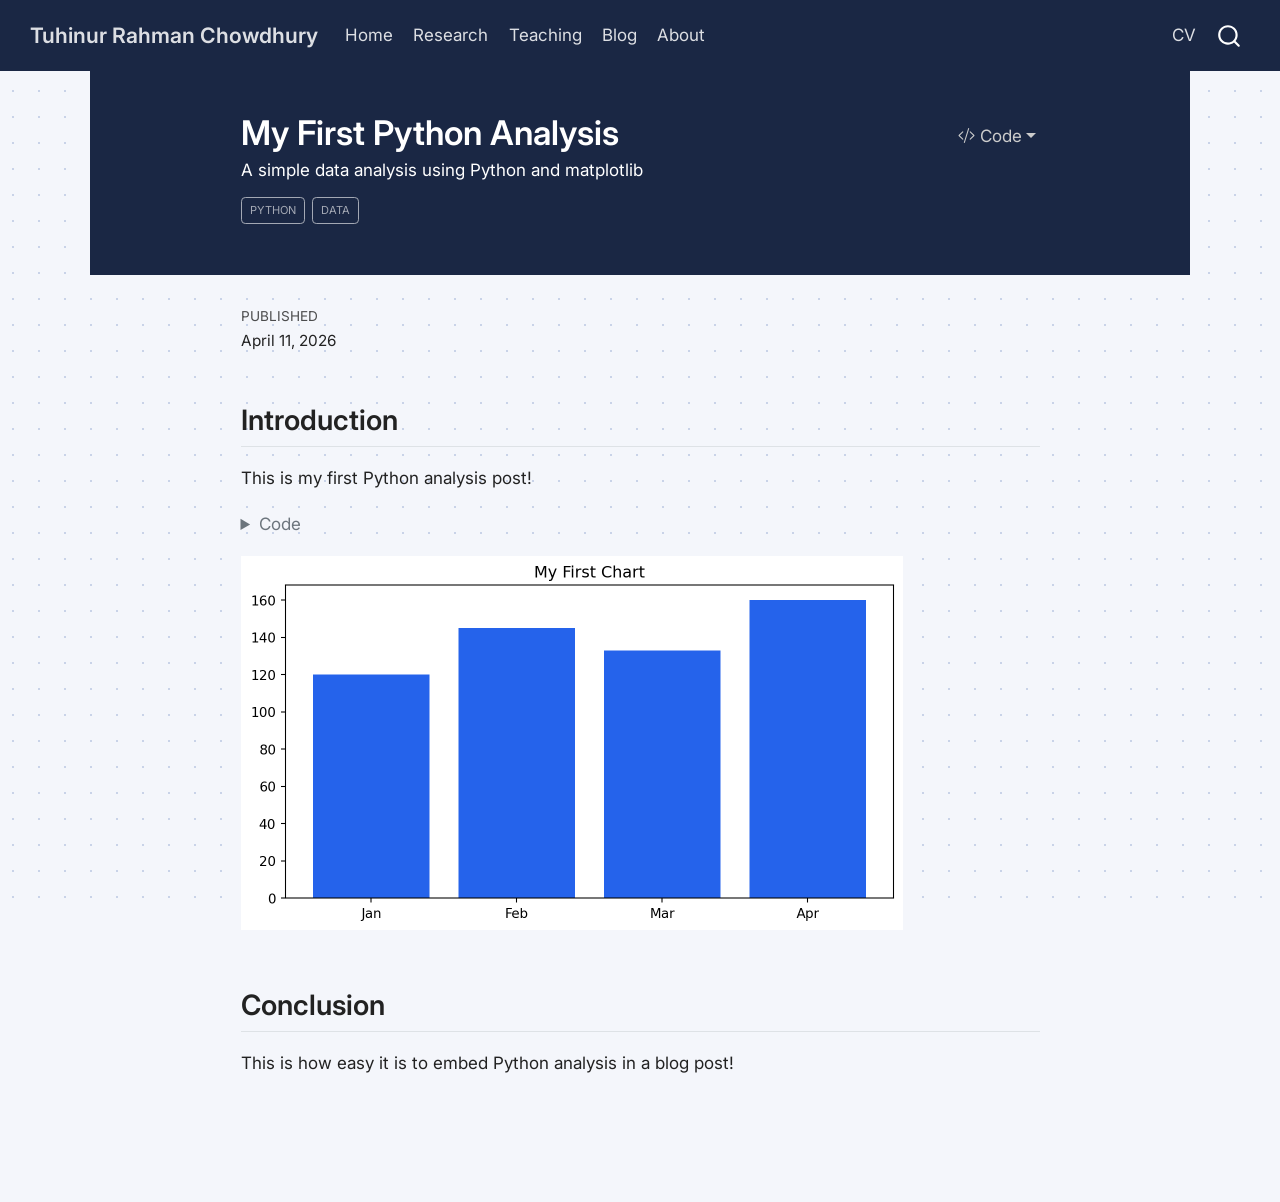
==== commit 4a3f9b3d: "Update homepage hero, dot-grid background, and teaching skills section Co-Authored-By: Claude Sonnet" ====
--- a/docs/posts/first-analysis/index.html
+++ b/docs/posts/first-analysis/index.html
@@ -2,7 +2,7 @@
 <html xmlns="http://www.w3.org/1999/xhtml" lang="en" xml:lang="en"><head>
 
 <meta charset="utf-8">
-<meta name="generator" content="quarto-1.9.37">
+<meta name="generator" content="quarto-1.9.36">
 
 <meta name="viewport" content="width=device-width, initial-scale=1.0, user-scalable=yes">
 
@@ -76,10 +76,10 @@
 <script src="../../site_libs/quarto-html/tippy.umd.min.js"></script>
 <script src="../../site_libs/quarto-html/anchor.min.js"></script>
 <link href="../../site_libs/quarto-html/tippy.css" rel="stylesheet">
-<link href="../../site_libs/quarto-html/quarto-syntax-highlighting-7f8f88aac4f3542376d5c11b86a4c14d.css" rel="stylesheet" id="quarto-text-highlighting-styles">
+<link href="../../site_libs/quarto-html/quarto-syntax-highlighting-845c23b38eaddc0f92fda52bfe77a8c8.css" rel="stylesheet" id="quarto-text-highlighting-styles">
 <script src="../../site_libs/bootstrap/bootstrap.min.js"></script>
 <link href="../../site_libs/bootstrap/bootstrap-icons.css" rel="stylesheet">
-<link href="../../site_libs/bootstrap/bootstrap-e80aeb3b43be9dab78167eceb99a80c6.min.css" rel="stylesheet" append-hash="true" id="quarto-bootstrap" data-mode="light">
+<link href="../../site_libs/bootstrap/bootstrap-c0942453d0f604b65e37cdea19fd73d5.min.css" rel="stylesheet" append-hash="true" id="quarto-bootstrap" data-mode="light">
 <script id="quarto-search-options" type="application/json">{
   "location": "navbar",
   "copy-button": false,
@@ -151,7 +151,7 @@
 </ul>
             <ul class="navbar-nav navbar-nav-scroll ms-auto">
   <li class="nav-item">
-    <a class="nav-link" href="../../about.html"> 
+    <a class="nav-link" href="../../cv.html"> 
 <span class="menu-text">CV</span></a>
   </li>  
 </ul>
--- a/docs/site_libs/quarto-html/quarto-syntax-highlighting-845c23b38eaddc0f92fda52bfe77a8c8.css
+++ b/docs/site_libs/quarto-html/quarto-syntax-highlighting-845c23b38eaddc0f92fda52bfe77a8c8.css
@@ -0,0 +1,236 @@
+/* quarto syntax highlight colors */
+:root {
+  --quarto-hl-ot-color: #003B4F;
+  --quarto-hl-at-color: #657422;
+  --quarto-hl-ss-color: #20794D;
+  --quarto-hl-an-color: #5E5E5E;
+  --quarto-hl-fu-color: #4758AB;
+  --quarto-hl-st-color: #20794D;
+  --quarto-hl-cf-color: #003B4F;
+  --quarto-hl-op-color: #5E5E5E;
+  --quarto-hl-er-color: #AD0000;
+  --quarto-hl-bn-color: #AD0000;
+  --quarto-hl-al-color: #AD0000;
+  --quarto-hl-va-color: #111111;
+  --quarto-hl-bu-color: inherit;
+  --quarto-hl-ex-color: inherit;
+  --quarto-hl-pp-color: #AD0000;
+  --quarto-hl-in-color: #5E5E5E;
+  --quarto-hl-vs-color: #20794D;
+  --quarto-hl-wa-color: #5E5E5E;
+  --quarto-hl-do-color: #5E5E5E;
+  --quarto-hl-im-color: #00769E;
+  --quarto-hl-ch-color: #20794D;
+  --quarto-hl-dt-color: #AD0000;
+  --quarto-hl-fl-color: #AD0000;
+  --quarto-hl-co-color: #5E5E5E;
+  --quarto-hl-cv-color: #5E5E5E;
+  --quarto-hl-cn-color: #8f5902;
+  --quarto-hl-sc-color: #5E5E5E;
+  --quarto-hl-dv-color: #AD0000;
+  --quarto-hl-kw-color: #003B4F;
+}
+
+/* other quarto variables */
+:root {
+  --quarto-font-monospace: SFMono-Regular, Menlo, Monaco, Consolas, "Liberation Mono", "Courier New", monospace;
+}
+
+/* syntax highlight based on Pandoc's rules */
+pre > code.sourceCode > span {
+  color: #003B4F;
+}
+
+code.sourceCode > span {
+  color: #003B4F;
+}
+
+div.sourceCode,
+div.sourceCode pre.sourceCode {
+  color: #003B4F;
+}
+
+/* Normal */
+code span {
+  color: #003B4F;
+}
+
+/* Alert */
+code span.al {
+  color: #AD0000;
+  font-style: inherit;
+}
+
+/* Annotation */
+code span.an {
+  color: #5E5E5E;
+  font-style: inherit;
+}
+
+/* Attribute */
+code span.at {
+  color: #657422;
+  font-style: inherit;
+}
+
+/* BaseN */
+code span.bn {
+  color: #AD0000;
+  font-style: inherit;
+}
+
+/* BuiltIn */
+code span.bu {
+  font-style: inherit;
+}
+
+/* ControlFlow */
+code span.cf {
+  color: #003B4F;
+  font-weight: bold;
+  font-style: inherit;
+}
+
+/* Char */
+code span.ch {
+  color: #20794D;
+  font-style: inherit;
+}
+
+/* Constant */
+code span.cn {
+  color: #8f5902;
+  font-style: inherit;
+}
+
+/* Comment */
+code span.co {
+  color: #5E5E5E;
+  font-style: inherit;
+}
+
+/* CommentVar */
+code span.cv {
+  color: #5E5E5E;
+  font-style: italic;
+}
+
+/* Documentation */
+code span.do {
+  color: #5E5E5E;
+  font-style: italic;
+}
+
+/* DataType */
+code span.dt {
+  color: #AD0000;
+  font-style: inherit;
+}
+
+/* DecVal */
+code span.dv {
+  color: #AD0000;
+  font-style: inherit;
+}
+
+/* Error */
+code span.er {
+  color: #AD0000;
+  font-style: inherit;
+}
+
+/* Extension */
+code span.ex {
+  font-style: inherit;
+}
+
+/* Float */
+code span.fl {
+  color: #AD0000;
+  font-style: inherit;
+}
+
+/* Function */
+code span.fu {
+  color: #4758AB;
+  font-style: inherit;
+}
+
+/* Import */
+code span.im {
+  color: #00769E;
+  font-style: inherit;
+}
+
+/* Information */
+code span.in {
+  color: #5E5E5E;
+  font-style: inherit;
+}
+
+/* Keyword */
+code span.kw {
+  color: #003B4F;
+  font-weight: bold;
+  font-style: inherit;
+}
+
+/* Operator */
+code span.op {
+  color: #5E5E5E;
+  font-style: inherit;
+}
+
+/* Other */
+code span.ot {
+  color: #003B4F;
+  font-style: inherit;
+}
+
+/* Preprocessor */
+code span.pp {
+  color: #AD0000;
+  font-style: inherit;
+}
+
+/* SpecialChar */
+code span.sc {
+  color: #5E5E5E;
+  font-style: inherit;
+}
+
+/* SpecialString */
+code span.ss {
+  color: #20794D;
+  font-style: inherit;
+}
+
+/* String */
+code span.st {
+  color: #20794D;
+  font-style: inherit;
+}
+
+/* Variable */
+code span.va {
+  color: #111111;
+  font-style: inherit;
+}
+
+/* VerbatimString */
+code span.vs {
+  color: #20794D;
+  font-style: inherit;
+}
+
+/* Warning */
+code span.wa {
+  color: #5E5E5E;
+  font-style: italic;
+}
+
+.prevent-inlining {
+  content: "</";
+}
+
+/*# sourceMappingURL=ac89f0bb514bba72461919f78549e31c.css.map */
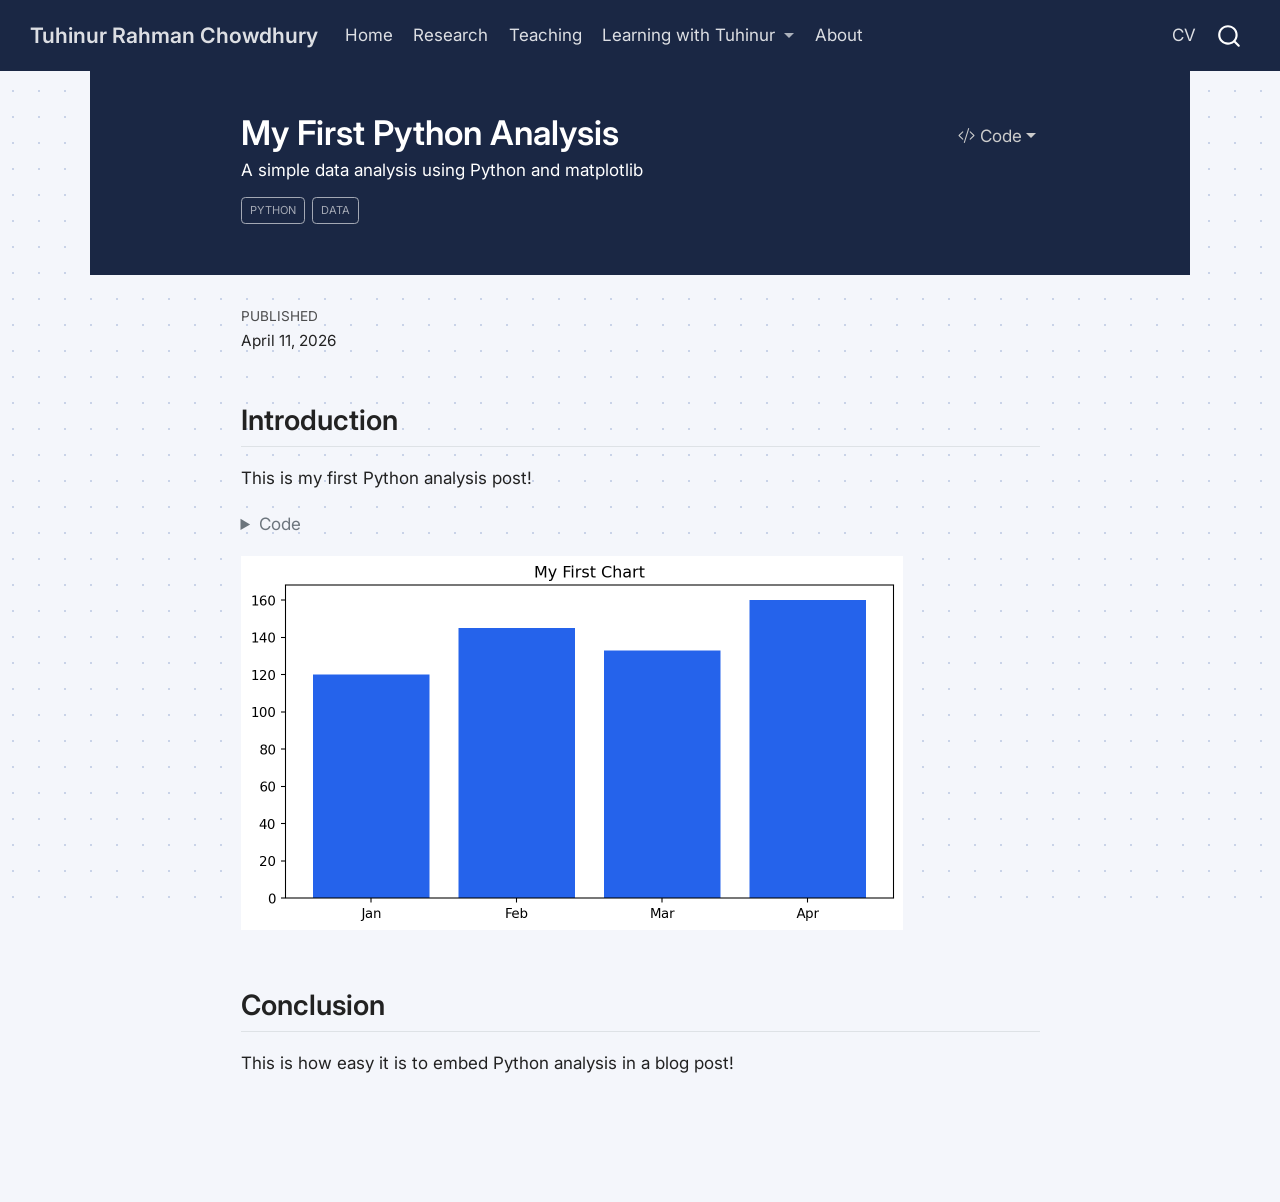
==== commit 1f96859f: "Replace Blog with Learning with Tuhinur dropdown, add Causal Modeling page" ====
--- a/docs/posts/first-analysis/index.html
+++ b/docs/posts/first-analysis/index.html
@@ -140,10 +140,17 @@
     <a class="nav-link" href="../../teaching.html"> 
 <span class="menu-text">Teaching</span></a>
   </li>  
-  <li class="nav-item">
-    <a class="nav-link" href="../../blog.html"> 
-<span class="menu-text">Blog</span></a>
+  <li class="nav-item dropdown ">
+    <a class="nav-link dropdown-toggle" href="#" id="nav-menu-learning-with-tuhinur" role="link" data-bs-toggle="dropdown" aria-expanded="false">
+ <span class="menu-text">Learning with Tuhinur</span>
+    </a>
+    <ul class="dropdown-menu" aria-labelledby="nav-menu-learning-with-tuhinur">    
+        <li>
+    <a class="dropdown-item" href="../../causal-modeling.html">
+ <span class="dropdown-text">Causal Modeling</span></a>
   </li>  
+    </ul>
+  </li>
   <li class="nav-item">
     <a class="nav-link" href="../../about.html"> 
 <span class="menu-text">About</span></a>
